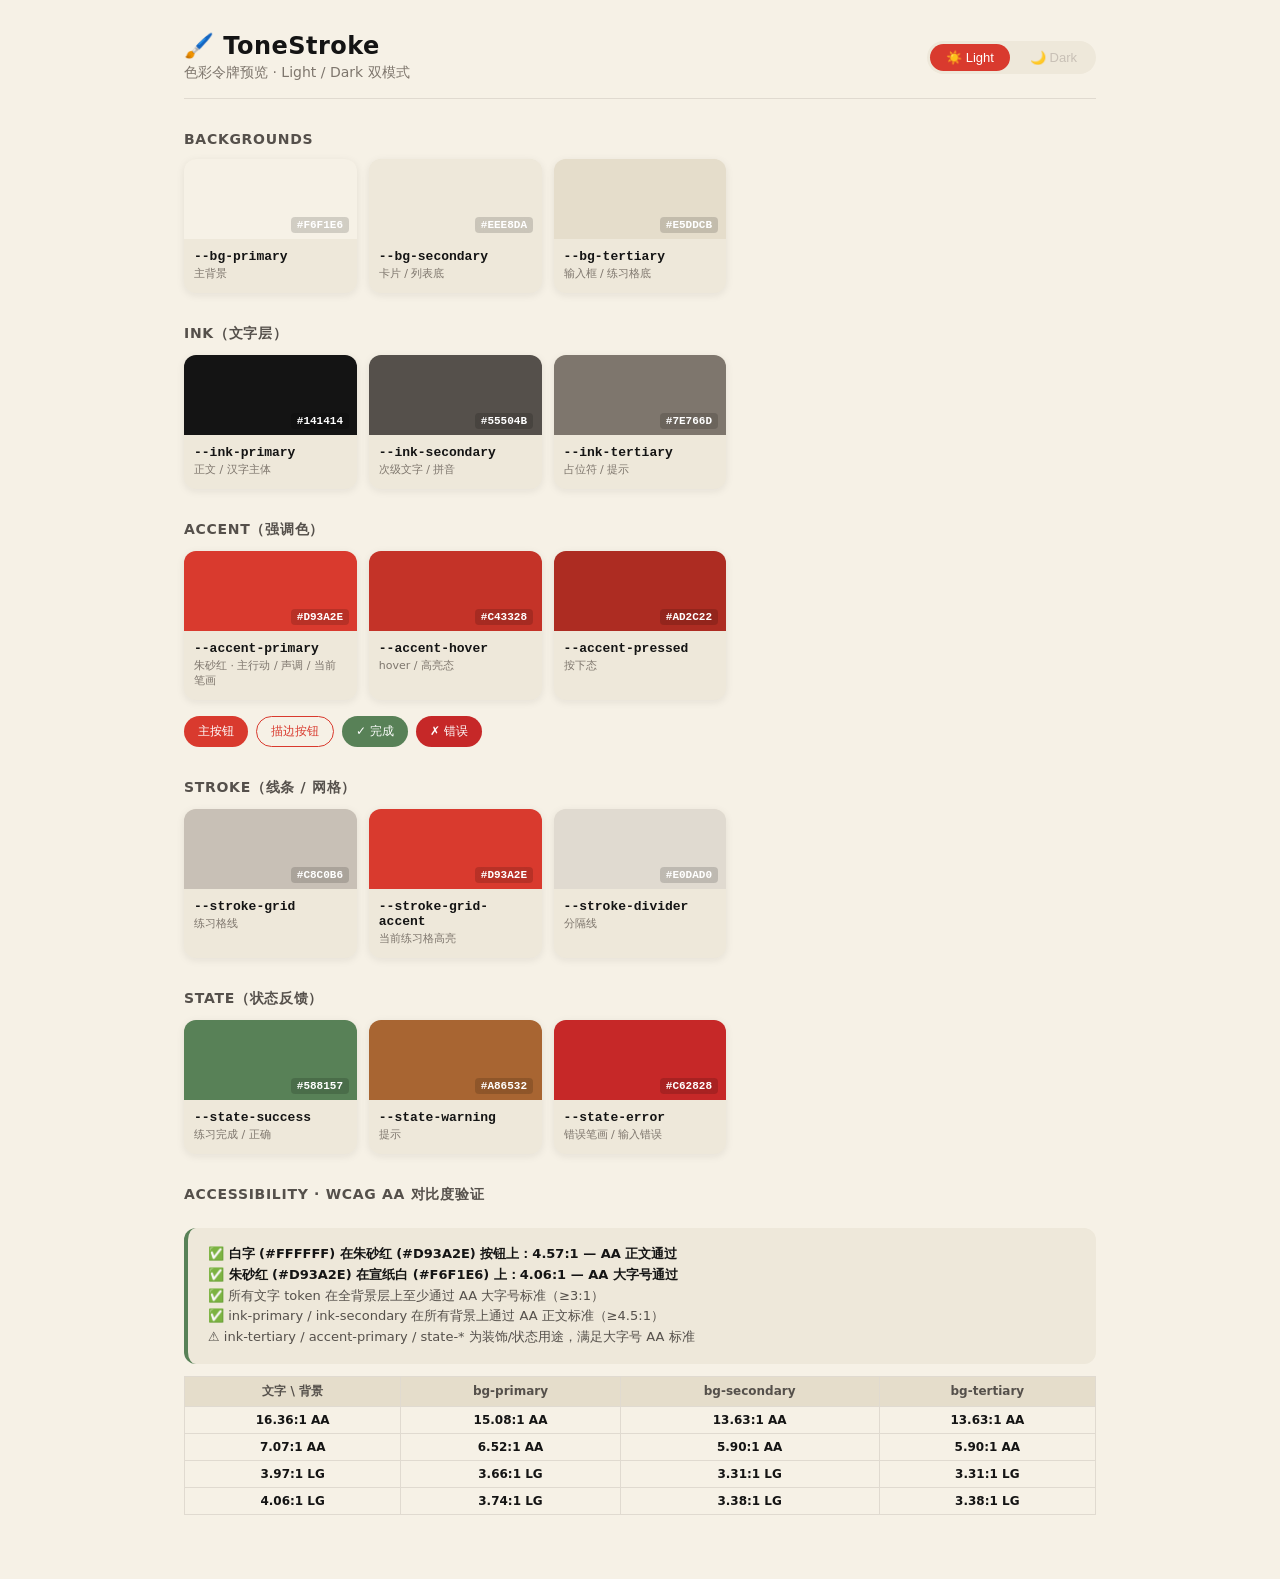
==== tokens/color-preview.html @ 11f42c02 "init: 声笔 ToneStroke iOS MVP - PRD v2 + ASR 调研 + 色板系统 + 4 logo 方向 + 主页面原型" ====
<!DOCTYPE html>
<html lang="zh-CN">
<head>
<meta charset="UTF-8">
<meta name="viewport" content="width=device-width, initial-scale=1.0">
<title>声笔 ToneStroke — 色彩令牌预览</title>
<link rel="stylesheet" href="tokens.css">
<style>
  *, *::before, *::after { box-sizing: border-box; margin: 0; padding: 0; }

  body {
    font-family: -apple-system, "PingFang SC", "SF Pro Text", system-ui, sans-serif;
    background: var(--bg-primary);
    color: var(--ink-primary);
    transition: background 0.3s ease, color 0.3s ease;
    padding: 32px 24px;
    max-width: 960px;
    margin: 0 auto;
  }

  /* ---- Header -------------------------------------------- */
  header {
    display: flex;
    justify-content: space-between;
    align-items: center;
    margin-bottom: 32px;
    padding-bottom: 16px;
    border-bottom: 1px solid var(--stroke-divider);
  }
  h1 {
    font-size: 24px;
    font-weight: 700;
    letter-spacing: 0.02em;
  }
  .subtitle {
    font-size: 14px;
    color: var(--ink-tertiary);
    margin-top: 4px;
  }

  /* ---- Theme Toggle -------------------------------------- */
  .theme-toggle {
    display: flex;
    gap: 4px;
    background: var(--bg-secondary);
    border-radius: 20px;
    padding: 3px;
  }
  .theme-toggle button {
    border: none;
    background: transparent;
    color: var(--ink-secondary);
    font-size: 13px;
    font-weight: 500;
    padding: 6px 16px;
    border-radius: 17px;
    cursor: pointer;
    transition: all 0.2s ease;
  }
  .theme-toggle button.active {
    background: var(--accent-primary);
    color: #FFFFFF;
  }

  /* ---- Section ------------------------------------------- */
  .section {
    margin-bottom: 32px;
  }
  .section-title {
    font-size: 14px;
    font-weight: 600;
    color: var(--ink-secondary);
    margin-bottom: 12px;
    letter-spacing: 0.05em;
    text-transform: uppercase;
  }

  /* ---- Token Grid ---------------------------------------- */
  .grid {
    display: grid;
    grid-template-columns: repeat(auto-fill, minmax(160px, 1fr));
    gap: 12px;
  }

  .token-card {
    background: var(--bg-secondary);
    border-radius: 12px;
    overflow: hidden;
    box-shadow: var(--shadow-card);
    transition: background 0.3s ease;
  }

  .token-swatch {
    height: 80px;
    position: relative;
    display: flex;
    align-items: flex-end;
    justify-content: flex-end;
    padding: 6px 8px;
  }

  /* Show hex on colored swatches */
  .token-swatch .hex-overlay {
    font-size: 11px;
    font-weight: 600;
    font-family: "SF Mono", "Menlo", monospace;
    padding: 2px 6px;
    border-radius: 4px;
    background: rgba(0,0,0,0.15);
    backdrop-filter: blur(4px);
    color: #fff;
  }

  .token-swatch.dark-hex .hex-overlay {
    background: rgba(255,255,255,0.15);
    color: #fff;
  }

  .token-swatch.light-hex .hex-overlay {
    background: rgba(0,0,0,0.08);
    color: var(--ink-primary);
  }

  .token-info {
    padding: 10px 10px 12px;
  }
  .token-name {
    font-size: 13px;
    font-weight: 600;
    color: var(--ink-primary);
    font-family: "SF Mono", "Menlo", monospace;
  }
  .token-usage {
    font-size: 11px;
    color: var(--ink-tertiary);
    margin-top: 2px;
  }

  /* ---- Special badge ------------------------------------- */
  .badge-row {
    display: flex;
    gap: 8px;
    flex-wrap: wrap;
    margin-top: 16px;
  }
  .badge {
    display: inline-flex;
    align-items: center;
    gap: 6px;
    padding: 6px 14px;
    border-radius: 20px;
    font-size: 12px;
    font-weight: 500;
  }
  .badge-accent {
    background: var(--accent-primary);
    color: #FFFFFF;
  }
  .badge-outline {
    border: 1.5px solid var(--accent-primary);
    color: var(--accent-primary);
    background: transparent;
  }
  .badge-success {
    background: var(--state-success);
    color: #FFFFFF;
  }
  .badge-error {
    background: var(--state-error);
    color: #FFFFFF;
  }

  /* ---- Accessibility Note -------------------------------- */
  .a11y-note {
    margin-top: 24px;
    padding: 16px 20px;
    background: var(--bg-secondary);
    border-radius: 12px;
    border-left: 4px solid var(--state-success);
    font-size: 13px;
    line-height: 1.6;
    color: var(--ink-secondary);
  }
  .a11y-note strong { color: var(--ink-primary); }

  /* ---- Contrast Matrix -------------------------------- */
  .matrix {
    width: 100%;
    border-collapse: collapse;
    margin-top: 12px;
    font-size: 12px;
  }
  .matrix th, .matrix td {
    padding: 6px 8px;
    text-align: center;
    border: 1px solid var(--stroke-divider);
  }
  .matrix th {
    background: var(--bg-tertiary);
    font-weight: 600;
    color: var(--ink-secondary);
  }
  .matrix td {
    color: var(--ink-primary);
  }
  .pass-aa { color: var(--state-success); font-weight: 600; }
  .pass-lg { color: var(--state-warning); font-weight: 600; }
  .fail    { color: var(--state-error); font-weight: 600; }

  /* ---- Responsive ---------------------------------------- */
  @media (max-width: 600px) {
    body { padding: 16px 12px; }
    header { flex-direction: column; align-items: flex-start; gap: 12px; }
    .grid { grid-template-columns: repeat(auto-fill, minmax(130px, 1fr)); }
  }
</style>
</head>
<body>

<header>
  <div>
    <h1>🖌️ ToneStroke</h1>
    <div class="subtitle">色彩令牌预览 · Light / Dark 双模式</div>
  </div>
  <div class="theme-toggle" id="themeToggle">
    <button class="active" data-theme="light">☀️ Light</button>
    <button data-theme="dark">🌙 Dark</button>
  </div>
</header>

<!-- ==================== BACKGROUNDS ==================== -->
<section class="section">
  <div class="section-title">Backgrounds</div>
  <div class="grid">
    <div class="token-card">
      <div class="token-swatch" style="background: var(--bg-primary);">
        <span class="hex-overlay" id="hex-bg-primary">#F6F1E6</span>
      </div>
      <div class="token-info">
        <div class="token-name">--bg-primary</div>
        <div class="token-usage">主背景</div>
      </div>
    </div>
    <div class="token-card">
      <div class="token-swatch" style="background: var(--bg-secondary);">
        <span class="hex-overlay" id="hex-bg-secondary">#EEE8DA</span>
      </div>
      <div class="token-info">
        <div class="token-name">--bg-secondary</div>
        <div class="token-usage">卡片 / 列表底</div>
      </div>
    </div>
    <div class="token-card">
      <div class="token-swatch" style="background: var(--bg-tertiary);">
        <span class="hex-overlay" id="hex-bg-tertiary">#E5DDCB</span>
      </div>
      <div class="token-info">
        <div class="token-name">--bg-tertiary</div>
        <div class="token-usage">输入框 / 练习格底</div>
      </div>
    </div>
  </div>
</section>

<!-- ==================== INK ==================== -->
<section class="section">
  <div class="section-title">Ink（文字层）</div>
  <div class="grid">
    <div class="token-card">
      <div class="token-swatch" style="background: var(--ink-primary);">
        <span class="hex-overlay" id="hex-ink-primary">#141414</span>
      </div>
      <div class="token-info">
        <div class="token-name">--ink-primary</div>
        <div class="token-usage">正文 / 汉字主体</div>
      </div>
    </div>
    <div class="token-card">
      <div class="token-swatch" style="background: var(--ink-secondary);">
        <span class="hex-overlay" id="hex-ink-secondary">#55504B</span>
      </div>
      <div class="token-info">
        <div class="token-name">--ink-secondary</div>
        <div class="token-usage">次级文字 / 拼音</div>
      </div>
    </div>
    <div class="token-card">
      <div class="token-swatch" style="background: var(--ink-tertiary);">
        <span class="hex-overlay" id="hex-ink-tertiary">#7E766D</span>
      </div>
      <div class="token-info">
        <div class="token-name">--ink-tertiary</div>
        <div class="token-usage">占位符 / 提示</div>
      </div>
    </div>
  </div>
</section>

<!-- ==================== ACCENT ==================== -->
<section class="section">
  <div class="section-title">Accent（强调色）</div>
  <div class="grid">
    <div class="token-card">
      <div class="token-swatch" style="background: var(--accent-primary);">
        <span class="hex-overlay" id="hex-accent-primary">#D93A2E</span>
      </div>
      <div class="token-info">
        <div class="token-name">--accent-primary</div>
        <div class="token-usage">朱砂红 · 主行动 / 声调 / 当前笔画</div>
      </div>
    </div>
    <div class="token-card">
      <div class="token-swatch" style="background: var(--accent-hover);">
        <span class="hex-overlay" id="hex-accent-hover">#C43328</span>
      </div>
      <div class="token-info">
        <div class="token-name">--accent-hover</div>
        <div class="token-usage">hover / 高亮态</div>
      </div>
    </div>
    <div class="token-card">
      <div class="token-swatch" style="background: var(--accent-pressed);">
        <span class="hex-overlay" id="hex-accent-pressed">#AD2C22</span>
      </div>
      <div class="token-info">
        <div class="token-name">--accent-pressed</div>
        <div class="token-usage">按下态</div>
      </div>
    </div>
  </div>

  <!-- Badge examples -->
  <div class="badge-row">
    <span class="badge badge-accent">主按钮</span>
    <span class="badge badge-outline">描边按钮</span>
    <span class="badge badge-success">✓ 完成</span>
    <span class="badge badge-error">✗ 错误</span>
  </div>
</section>

<!-- ==================== STROKE ==================== -->
<section class="section">
  <div class="section-title">Stroke（线条 / 网格）</div>
  <div class="grid">
    <div class="token-card">
      <div class="token-swatch" style="background: var(--stroke-grid);">
        <span class="hex-overlay" id="hex-stroke-grid">#C8C0B6</span>
      </div>
      <div class="token-info">
        <div class="token-name">--stroke-grid</div>
        <div class="token-usage">练习格线</div>
      </div>
    </div>
    <div class="token-card">
      <div class="token-swatch" style="background: var(--stroke-grid-accent);">
        <span class="hex-overlay" id="hex-stroke-grid-accent">#D93A2E</span>
      </div>
      <div class="token-info">
        <div class="token-name">--stroke-grid-accent</div>
        <div class="token-usage">当前练习格高亮</div>
      </div>
    </div>
    <div class="token-card">
      <div class="token-swatch" style="background: var(--stroke-divider);">
        <span class="hex-overlay" id="hex-stroke-divider">#E0DAD0</span>
      </div>
      <div class="token-info">
        <div class="token-name">--stroke-divider</div>
        <div class="token-usage">分隔线</div>
      </div>
    </div>
  </div>
</section>

<!-- ==================== STATE ==================== -->
<section class="section">
  <div class="section-title">State（状态反馈）</div>
  <div class="grid">
    <div class="token-card">
      <div class="token-swatch" style="background: var(--state-success);">
        <span class="hex-overlay" id="hex-state-success">#588157</span>
      </div>
      <div class="token-info">
        <div class="token-name">--state-success</div>
        <div class="token-usage">练习完成 / 正确</div>
      </div>
    </div>
    <div class="token-card">
      <div class="token-swatch" style="background: var(--state-warning);">
        <span class="hex-overlay" id="hex-state-warning">#A86532</span>
      </div>
      <div class="token-info">
        <div class="token-name">--state-warning</div>
        <div class="token-usage">提示</div>
      </div>
    </div>
    <div class="token-card">
      <div class="token-swatch" style="background: var(--state-error);">
        <span class="hex-overlay" id="hex-state-error">#C62828</span>
      </div>
      <div class="token-info">
        <div class="token-name">--state-error</div>
        <div class="token-usage">错误笔画 / 输入错误</div>
      </div>
    </div>
  </div>
</section>

<!-- ==================== ACCESSIBILITY ==================== -->
<section class="section">
  <div class="section-title">Accessibility · WCAG AA 对比度验证</div>

  <div class="a11y-note">
    <strong>✅ 白字 (#FFFFFF) 在朱砂红 (#D93A2E) 按钮上：4.57:1 — AA 正文通过</strong><br>
    <strong>✅ 朱砂红 (#D93A2E) 在宣纸白 (#F6F1E6) 上：4.06:1 — AA 大字号通过</strong><br>
    ✅ 所有文字 token 在全背景层上至少通过 AA 大字号标准（≥3:1）<br>
    ✅ ink-primary / ink-secondary 在所有背景上通过 AA 正文标准（≥4.5:1）<br>
    ⚠️ ink-tertiary / accent-primary / state-* 为装饰/状态用途，满足大字号 AA 标准
  </div>

  <table class="matrix" id="contrastMatrix">
    <thead>
      <tr>
        <th>文字 \ 背景</th>
        <th bg-primary>bg-primary</th>
        <th bg-secondary>bg-secondary</th>
        <th bg-tertiary>bg-tertiary</th>
      </tr>
    </thead>
    <tbody>
      <tr>
        <td><strong>ink-primary</strong></td>
        <td class="pass-aa">16.36:1 AA</td>
        <td class="pass-aa">15.08:1 AA</td>
        <td class="pass-aa">13.63:1 AA</td>
      </tr>
      <tr>
        <td><strong>ink-secondary</strong></td>
        <td class="pass-aa">7.07:1 AA</td>
        <td class="pass-aa">6.52:1 AA</td>
        <td class="pass-aa">5.90:1 AA</td>
      </tr>
      <tr>
        <td><strong>ink-tertiary</strong></td>
        <td class="pass-lg">3.97:1 LG</td>
        <td class="pass-lg">3.66:1 LG</td>
        <td class="pass-lg">3.31:1 LG</td>
      </tr>
      <tr>
        <td><strong>accent-primary</strong></td>
        <td class="pass-lg">4.06:1 LG</td>
        <td class="pass-lg">3.74:1 LG</td>
        <td class="pass-lg">3.38:1 LG</td>
      </tr>
    </tbody>
  </table>
</section>

<script>
  // ---- Theme Toggle ----------------------------------------
  const buttons = document.querySelectorAll('#themeToggle button');
  const root = document.documentElement;

  // Hex values for each mode
  const hexValues = {
    light: {
      'hex-bg-primary': '#F6F1E6',
      'hex-bg-secondary': '#EEE8DA',
      'hex-bg-tertiary': '#E5DDCB',
      'hex-ink-primary': '#141414',
      'hex-ink-secondary': '#55504B',
      'hex-ink-tertiary': '#7E766D',
      'hex-accent-primary': '#D93A2E',
      'hex-accent-hover': '#C43328',
      'hex-accent-pressed': '#AD2C22',
      'hex-stroke-grid': '#C8C0B6',
      'hex-stroke-grid-accent': '#D93A2E',
      'hex-stroke-divider': '#E0DAD0',
      'hex-state-success': '#588157',
      'hex-state-warning': '#A86532',
      'hex-state-error': '#C62828',
    },
    dark: {
      'hex-bg-primary': '#1A1A1A',
      'hex-bg-secondary': '#242424',
      'hex-bg-tertiary': '#2C2C2C',
      'hex-ink-primary': '#F6F1E6',
      'hex-ink-secondary': '#C8C0B6',
      'hex-ink-tertiary': '#8A8278',
      'hex-accent-primary': '#D93A2E',
      'hex-accent-hover': '#E54A3E',
      'hex-accent-pressed': '#BF2E22',
      'hex-stroke-grid': '#5C5550',
      'hex-stroke-grid-accent': '#D93A2E',
      'hex-stroke-divider': '#3A3530',
      'hex-state-success': '#6AAF6A',
      'hex-state-warning': '#E0A060',
      'hex-state-error': '#EF5350',
    },
  };

  function setTheme(theme) {
    root.setAttribute('data-theme', theme);
    buttons.forEach(btn => {
      btn.classList.toggle('active', btn.dataset.theme === theme);
    });
    // Update hex overlays
    const hexData = hexValues[theme];
    for (const [id, hex] of Object.entries(hexData)) {
      const el = document.getElementById(id);
      if (el) el.textContent = hex;
    }
    // Update contrast matrix for dark mode
    updateMatrix(theme);
  }

  function updateMatrix(theme) {
    const isDark = theme === 'dark';
    const matrix = document.getElementById('contrastMatrix');
    const rows = matrix.querySelectorAll('tbody tr');
    // Dark mode values
    const darkMatrix = {
      0: ['15.45:1', '13.78:1', '12.40:1'],  // ink-primary
      1: ['9.67:1', '8.63:1', '7.76:1'],     // ink-secondary
      2: ['4.60:1', '4.10:1', '3.69:1'],     // ink-tertiary
      3: ['3.81:1', '3.40:1', '3.06:1'],     // accent-primary
    };
    const lightMatrix = {
      0: ['16.36:1', '15.08:1', '13.63:1'],
      1: ['7.07:1', '6.52:1', '5.90:1'],
      2: ['3.97:1', '3.66:1', '3.31:1'],
      3: ['4.06:1', '3.74:1', '3.38:1'],
    };
    const data = isDark ? darkMatrix : lightMatrix;
    rows.forEach((row, ri) => {
      const cells = row.querySelectorAll('td');
      cells.forEach((cell, ci) => {
        if (ci < 3) {
          const val = data[ri][ci];
          const num = parseFloat(val);
          cell.textContent = val + (num >= 4.5 ? ' AA' : num >= 3.0 ? ' LG' : '');
          cell.className = num >= 4.5 ? 'pass-aa' : num >= 3.0 ? 'pass-lg' : 'fail';
        }
      });
    });
  }

  buttons.forEach(btn => {
    btn.addEventListener('click', () => setTheme(btn.dataset.theme));
  });

  // ---- Respect system preference on load -------------------
  const prefersDark = window.matchMedia('(prefers-color-scheme: dark)').matches;
  setTheme(prefersDark ? 'dark' : 'light');

  // Listen for system changes
  window.matchMedia('(prefers-color-scheme: dark)').addEventListener('change', (e) => {
    setTheme(e.matches ? 'dark' : 'light');
  });
</script>

</body>
</html>
---- tokens/tokens.css ----
/* ============================================================
   声笔 ToneStroke — 色彩令牌 CSS
   CSS Custom Properties for Light & Dark Modes
   
   Usage:
     1. Include this stylesheet
     2. Light mode is default (no data-theme needed)
     3. Dark mode activates via:
        a) @media (prefers-color-scheme: dark)  —  follow system
        b) [data-theme="dark"]                  —  manual toggle
   
   Version: v1.0  |  2026-06-06
   ============================================================ */

/* ---- Root / Light Mode (default) --------------------------- */
:root,
[data-theme="light"] {
  /* Backgrounds */
  --bg-primary:          #F6F1E6;
  --bg-secondary:        #EEE8DA;
  --bg-tertiary:         #E5DDCB;

  /* Ink (text) */
  --ink-primary:         #141414;
  --ink-secondary:       #55504B;
  --ink-tertiary:        #7E766D;

  /* Accent (actions, tones, current stroke) */
  --accent-primary:      #D93A2E;
  --accent-hover:        #C43328;
  --accent-pressed:      #AD2C22;

  /* Strokes & dividers */
  --stroke-grid:         #C8C0B6;
  --stroke-grid-accent:  #D93A2E;
  --stroke-divider:      #E0DAD0;

  /* States (practice feedback) */
  --state-success:       #588157;
  --state-warning:       #A86532;
  --state-error:         #C62828;

  /* Shadows */
  --shadow-card:         0 2px 8px rgba(20, 20, 20, 0.08);
  --shadow-modal:        0 8px 32px rgba(20, 20, 20, 0.16);
}

/* ---- Dark Mode — follow system preference ------------------ */
@media (prefers-color-scheme: dark) {
  :root {
    /* Backgrounds */
    --bg-primary:          #1A1A1A;
    --bg-secondary:        #242424;
    --bg-tertiary:         #2C2C2C;

    /* Ink (text) */
    --ink-primary:         #F6F1E6;
    --ink-secondary:       #C8C0B6;
    --ink-tertiary:        #8A8278;

    /* Accent (朱砂红 unchanged in dark mode) */
    --accent-primary:      #D93A2E;
    --accent-hover:        #E54A3E;  /* lighter on dark bg */
    --accent-pressed:      #BF2E22;

    /* Strokes & dividers */
    --stroke-grid:         #5C5550;
    --stroke-grid-accent:  #D93A2E;
    --stroke-divider:      #3A3530;

    /* States */
    --state-success:       #6AAF6A;
    --state-warning:       #E0A060;
    --state-error:         #EF5350;

    /* Shadows */
    --shadow-card:         0 2px 8px rgba(0, 0, 0, 0.40);
    --shadow-modal:        0 8px 32px rgba(0, 0, 0, 0.60);
  }
}

/* ---- Dark Mode — manual toggle via data-theme -------------- */
[data-theme="dark"] {
  /* Backgrounds */
  --bg-primary:          #1A1A1A;
  --bg-secondary:        #242424;
  --bg-tertiary:         #2C2C2C;

  /* Ink (text) */
  --ink-primary:         #F6F1E6;
  --ink-secondary:       #C8C0B6;
  --ink-tertiary:        #8A8278;

  /* Accent */
  --accent-primary:      #D93A2E;
  --accent-hover:        #E54A3E;
  --accent-pressed:      #BF2E22;

  /* Strokes & dividers */
  --stroke-grid:         #5C5550;
  --stroke-grid-accent:  #D93A2E;
  --stroke-divider:      #3A3530;

  /* States */
  --state-success:       #6AAF6A;
  --state-warning:       #E0A060;
  --state-error:         #EF5350;

  /* Shadows */
  --shadow-card:         0 2px 8px rgba(0, 0, 0, 0.40);
  --shadow-modal:        0 8px 32px rgba(0, 0, 0, 0.60);
}

/* ---- Utility classes for rapid prototyping ----------------- */
.bg-primary   { background: var(--bg-primary); }
.bg-secondary { background: var(--bg-secondary); }
.bg-tertiary  { background: var(--bg-tertiary); }

.ink-primary   { color: var(--ink-primary); }
.ink-secondary { color: var(--ink-secondary); }
.ink-tertiary  { color: var(--ink-tertiary); }

.accent-primary { color: var(--accent-primary); }
.state-success  { color: var(--state-success); }
.state-warning  { color: var(--state-warning); }
.state-error    { color: var(--state-error); }
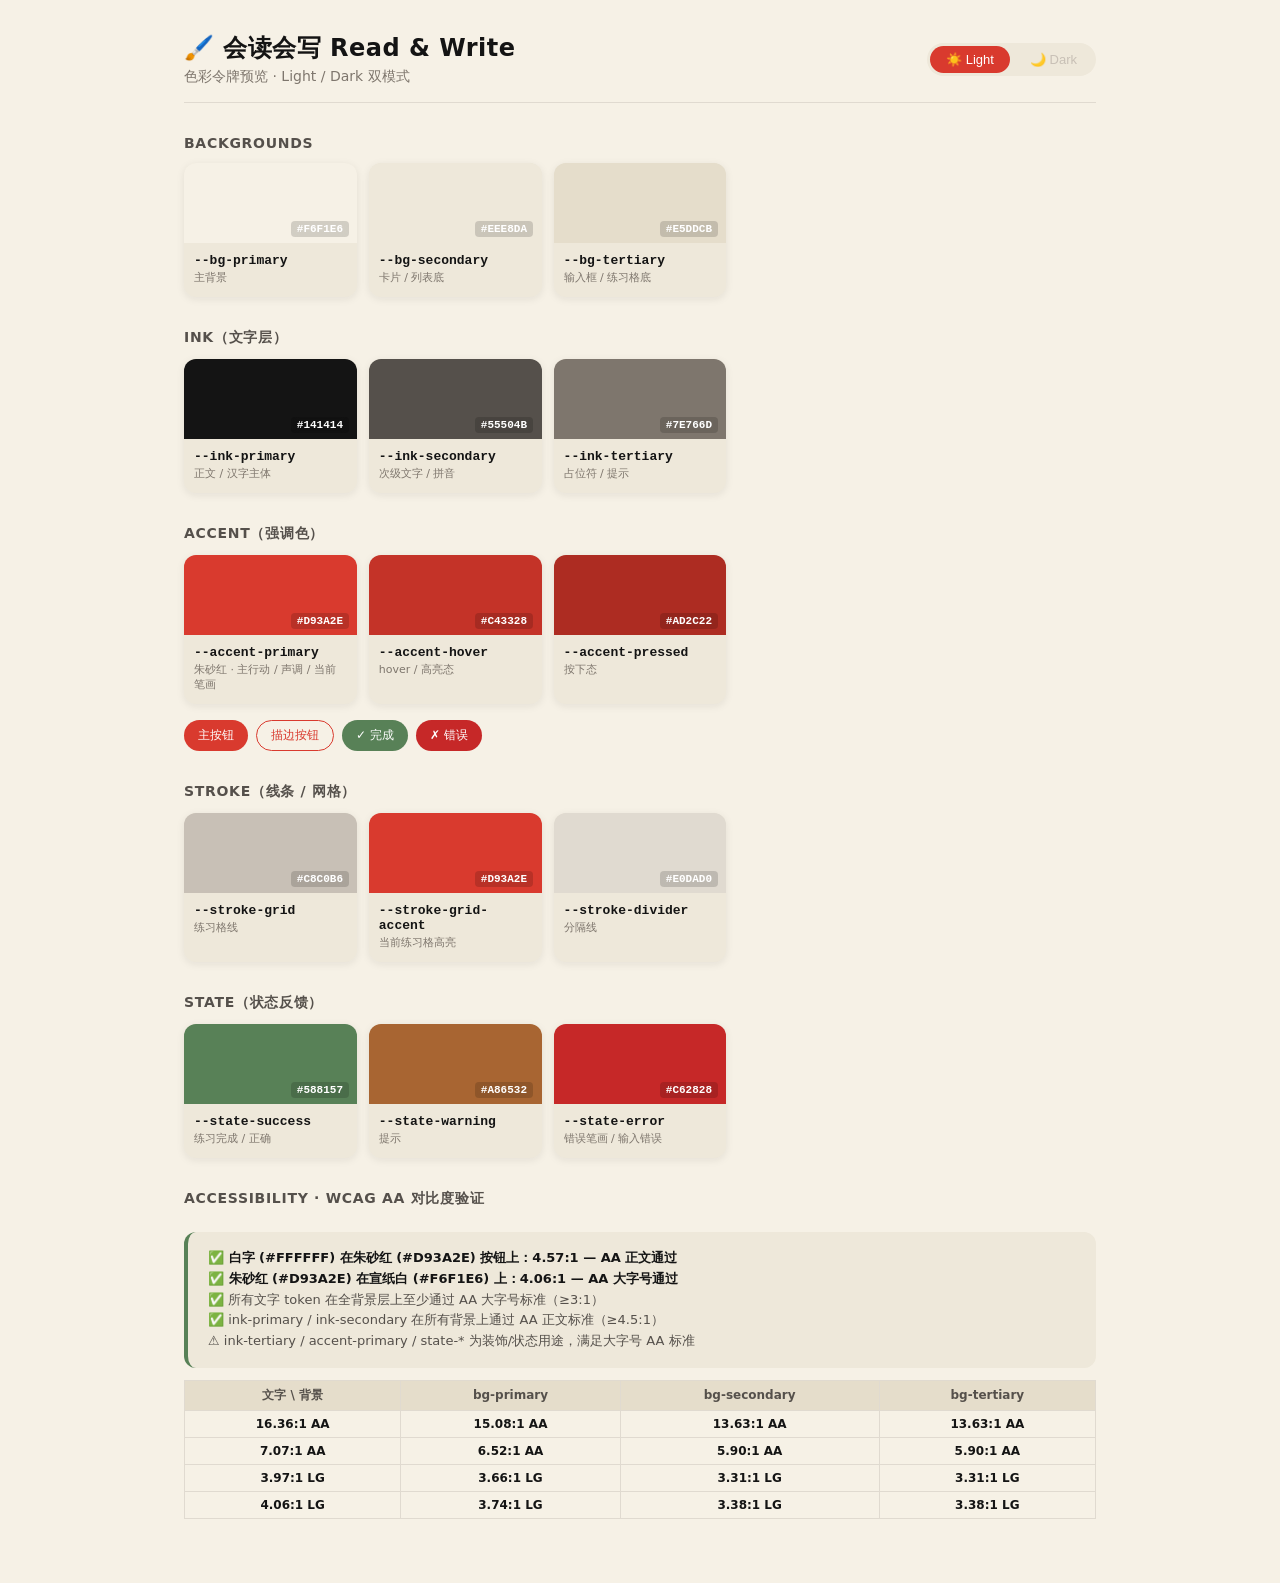
==== commit 796da572: "rebrand: 声笔 ToneStroke → 会读会写 Read & Write - 用户拍板新品牌：从核心功能「查 + 写」反推 - 新增 BRAND-DECISION.md 记录推理过程与 A" ====
--- a/tokens/color-preview.html
+++ b/tokens/color-preview.html
@@ -3,7 +3,7 @@
 <head>
 <meta charset="UTF-8">
 <meta name="viewport" content="width=device-width, initial-scale=1.0">
-<title>声笔 ToneStroke — 色彩令牌预览</title>
+<title>会读会写 Read & Write — 色彩令牌预览</title>
 <link rel="stylesheet" href="tokens.css">
 <style>
   *, *::before, *::after { box-sizing: border-box; margin: 0; padding: 0; }
@@ -219,7 +219,7 @@
 
 <header>
   <div>
-    <h1>🖌️ ToneStroke</h1>
+    <h1>🖌️ 会读会写 Read &amp; Write</h1>
     <div class="subtitle">色彩令牌预览 · Light / Dark 双模式</div>
   </div>
   <div class="theme-toggle" id="themeToggle">
--- a/tokens/tokens.css
+++ b/tokens/tokens.css
@@ -1,5 +1,5 @@
 /* ============================================================
-   声笔 ToneStroke — 色彩令牌 CSS
+   会读会写 Read & Write — 色彩令牌 CSS
    CSS Custom Properties for Light & Dark Modes
    
    Usage:
